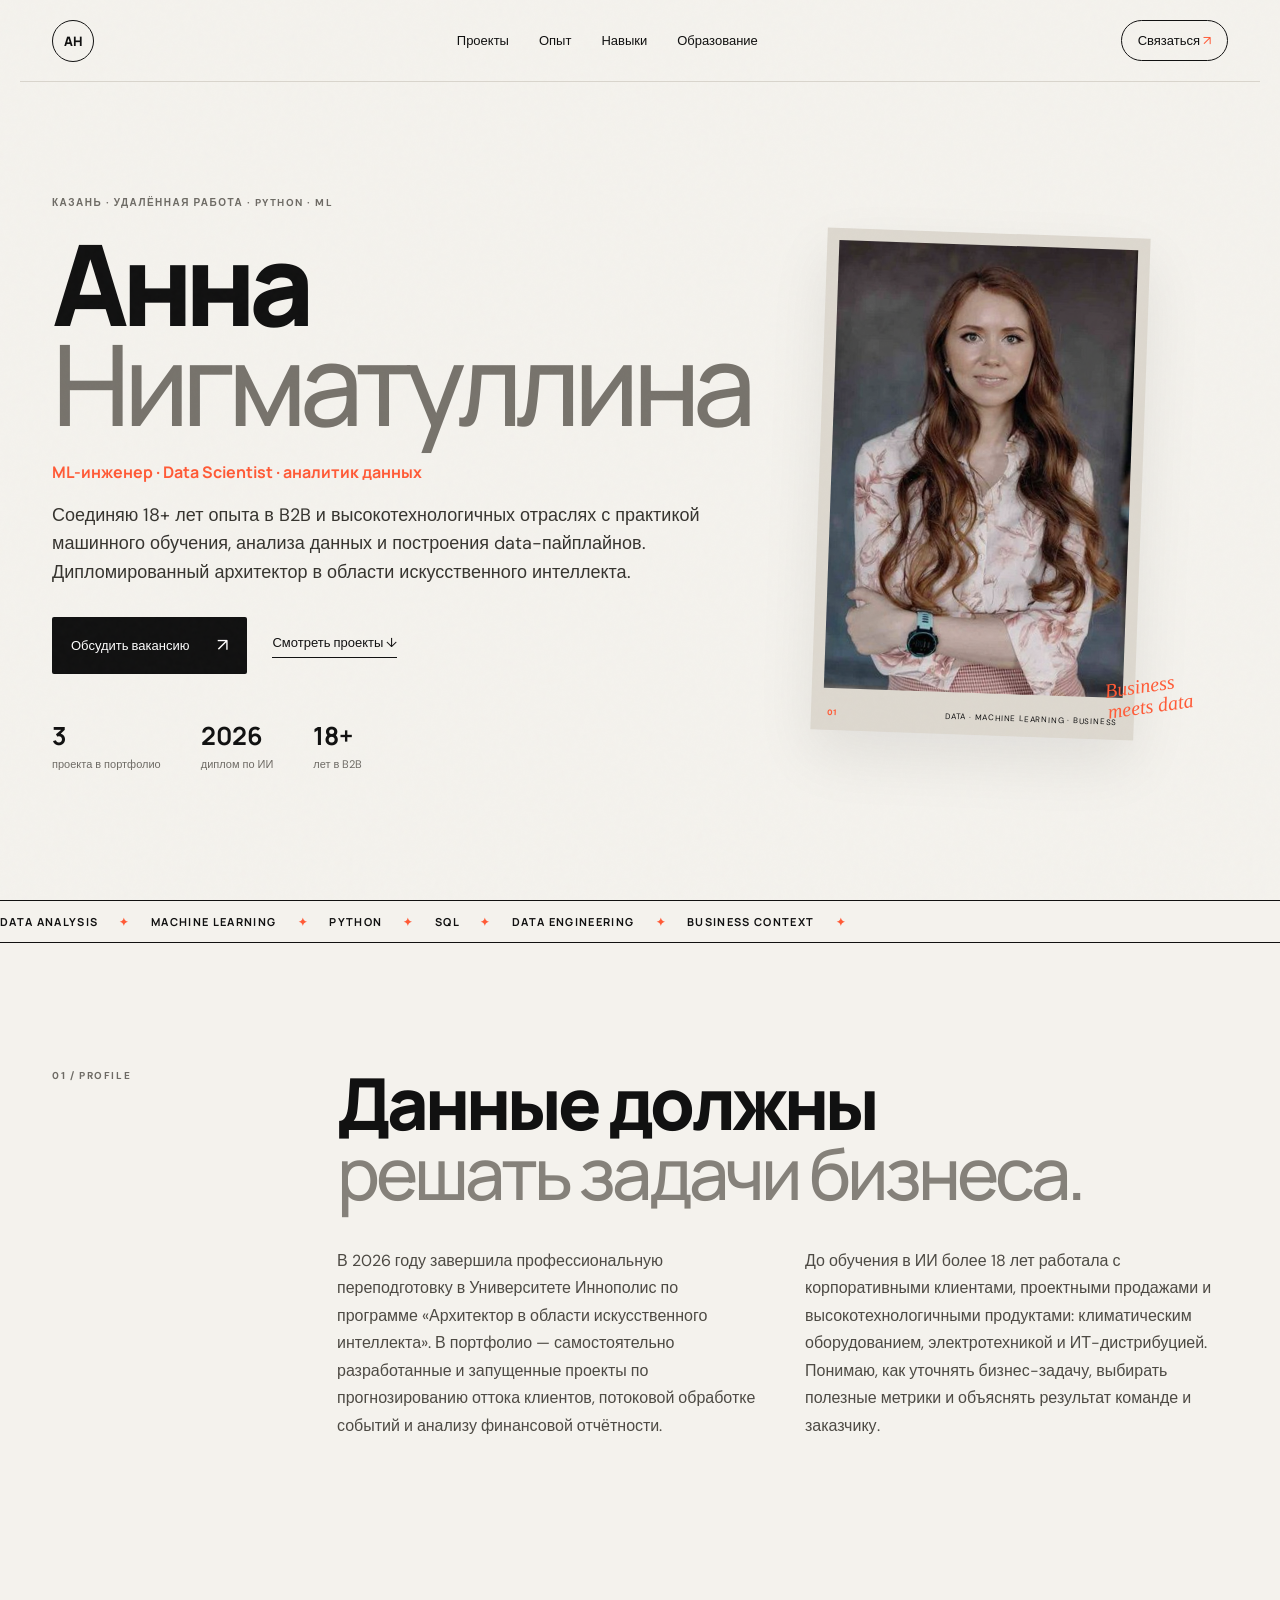
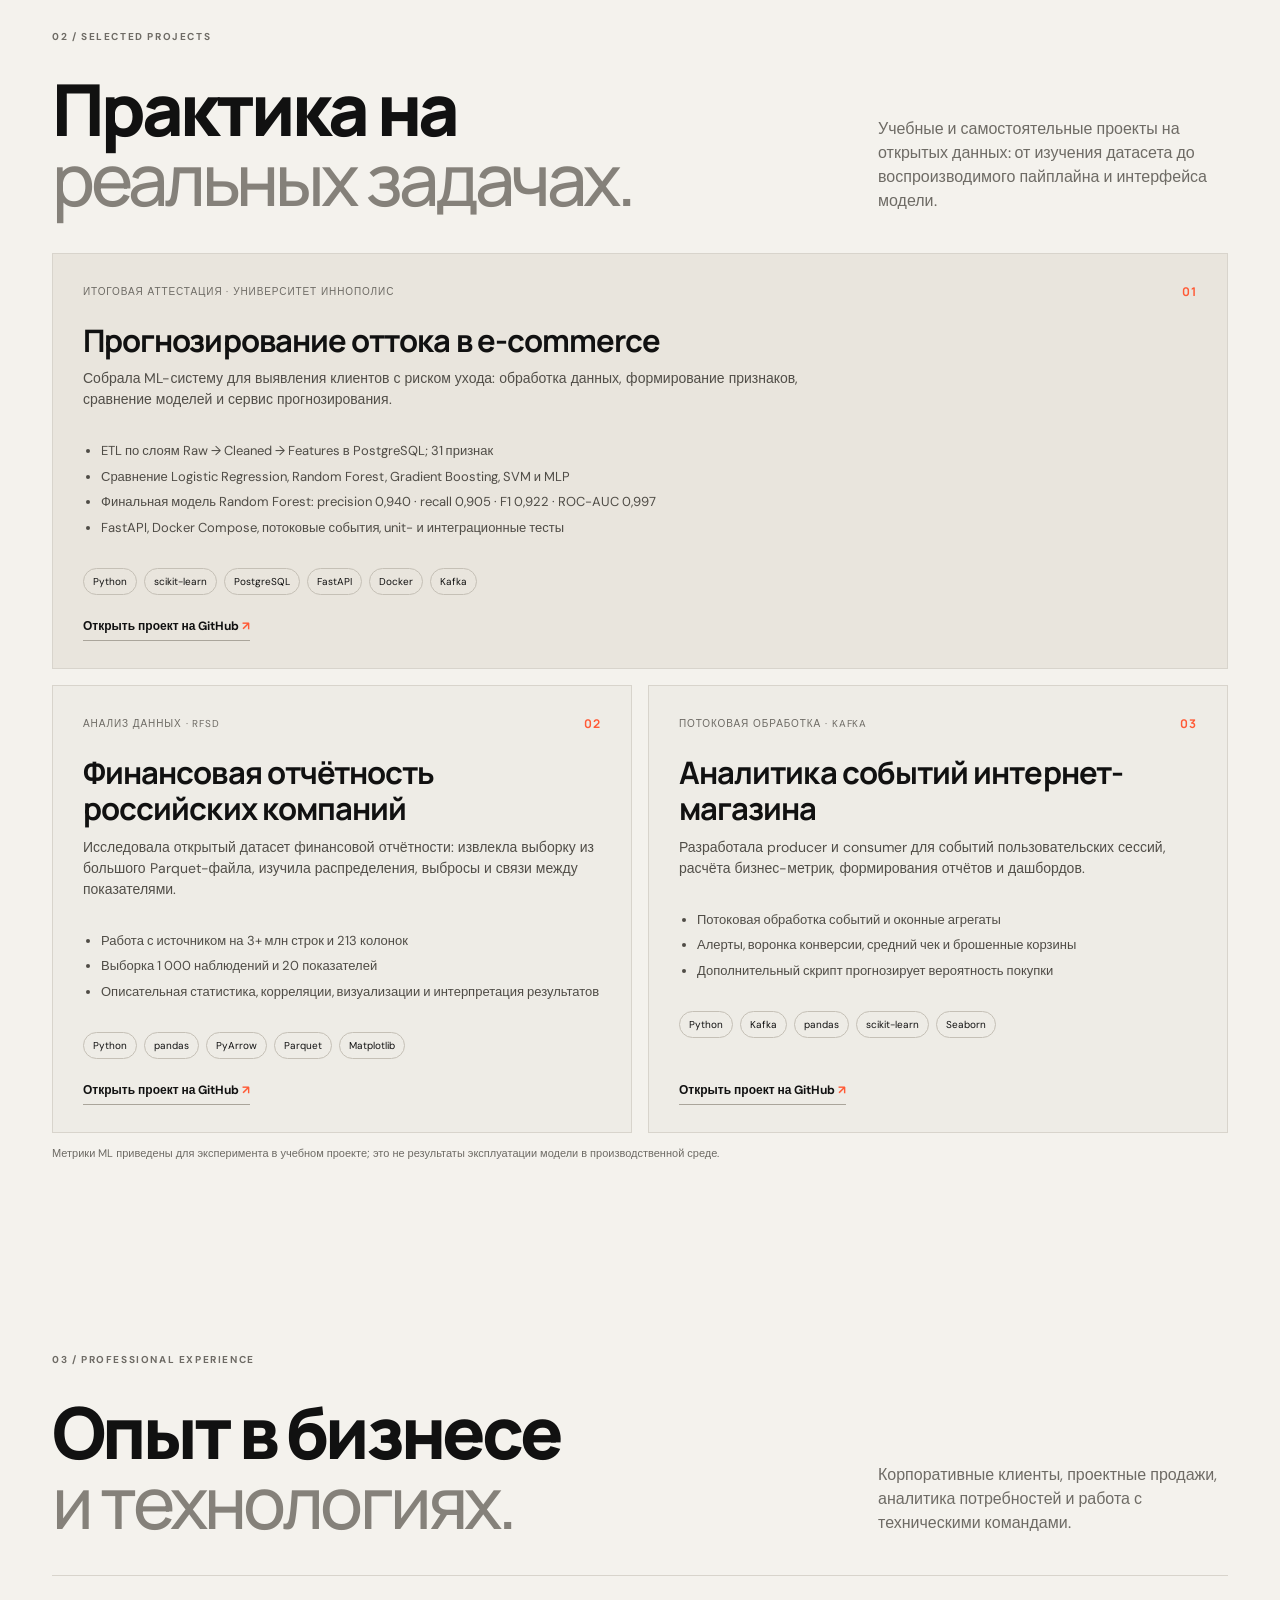
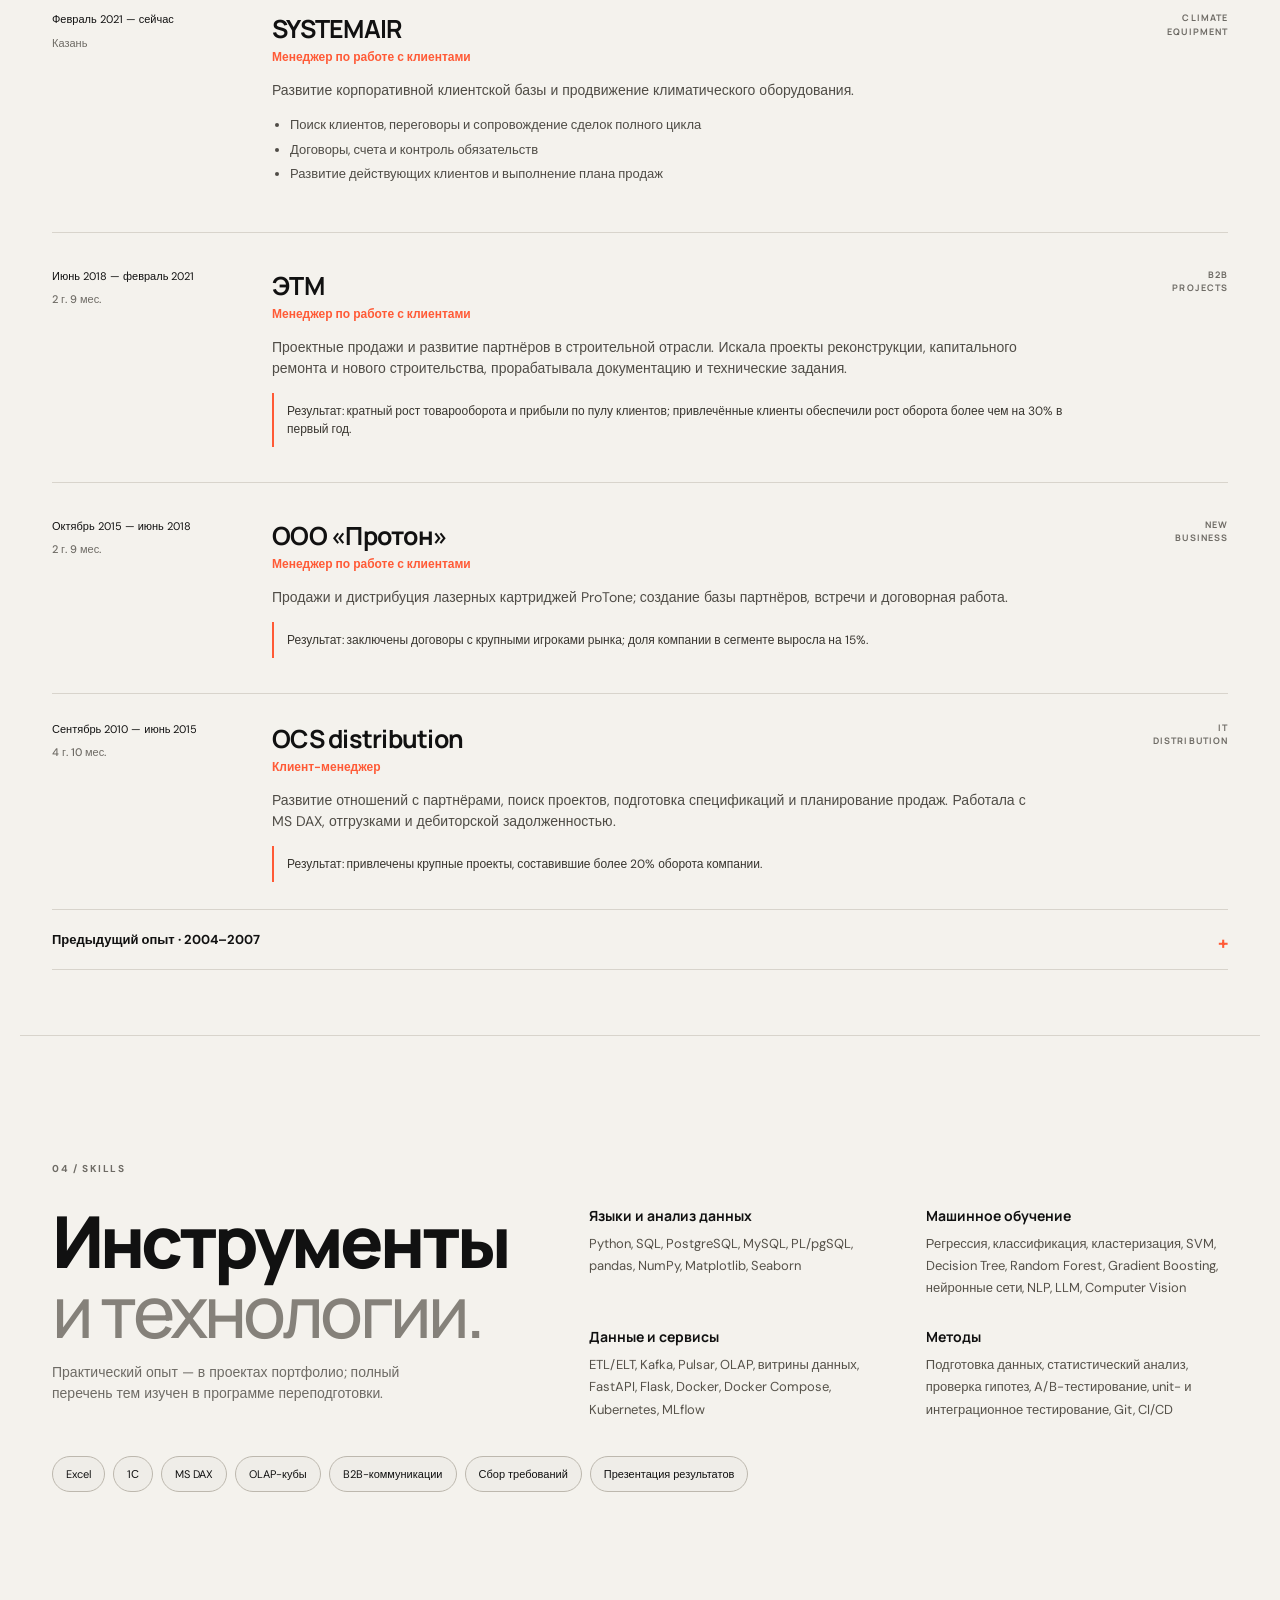
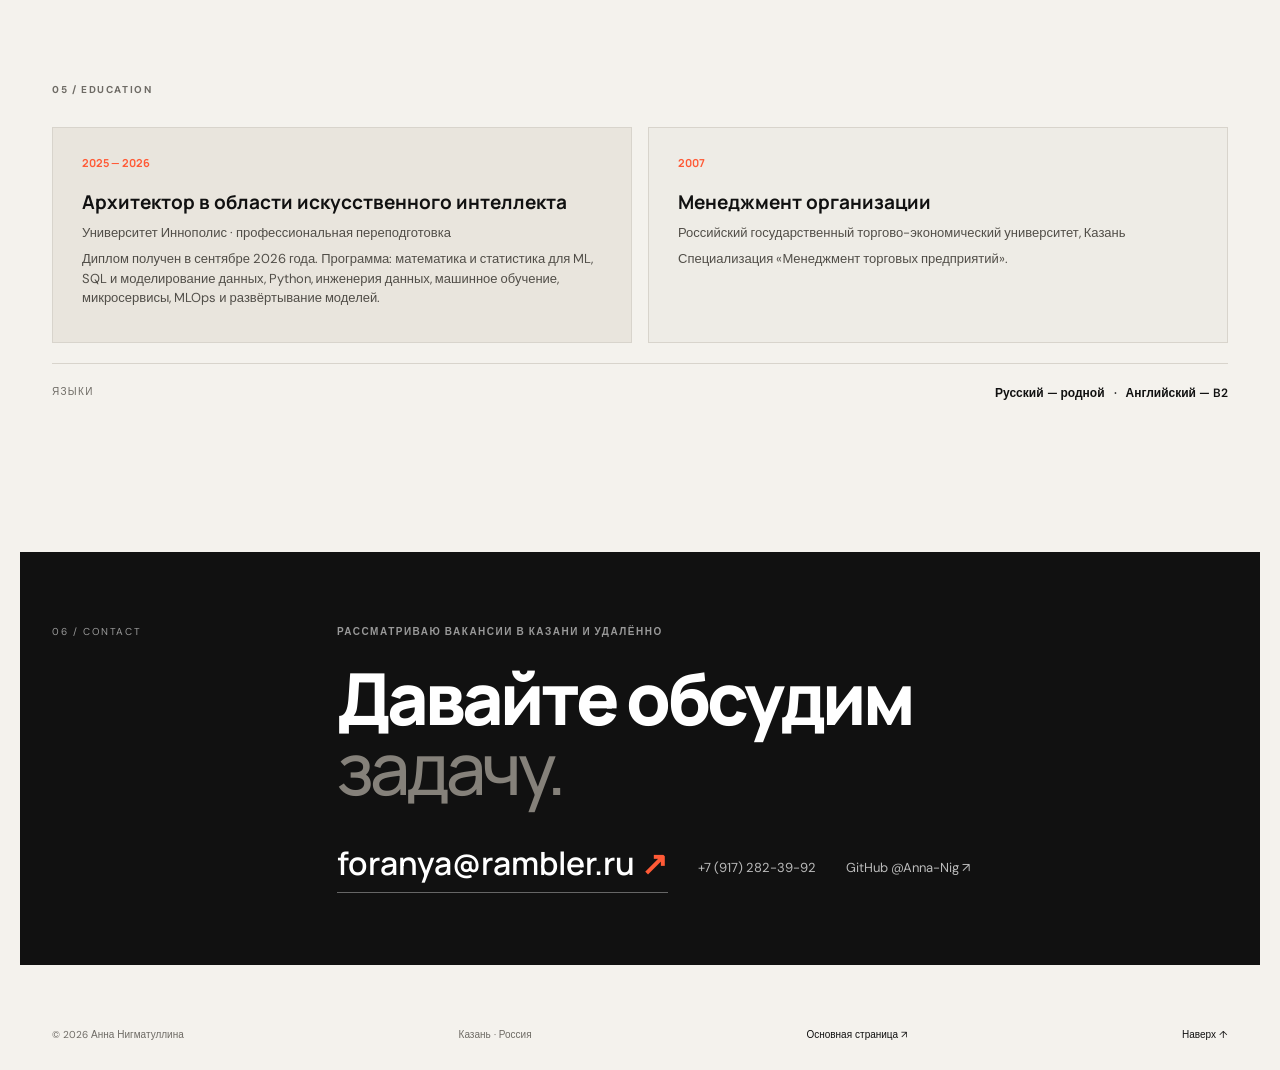
==== ml/index.html @ 733b6828 "Add ML and data science resume page" ====
<!doctype html>
<html lang="ru">
<head>
  <meta charset="utf-8">
  <meta name="viewport" content="width=device-width, initial-scale=1">
  <meta name="description" content="Анна Нигматуллина — ML-инженер, Data Scientist и аналитик данных. Обучение в Университете Иннополис, проекты Python, SQL, машинное обучение и data engineering.">
  <meta name="theme-color" content="#111111">
  <title>Анна Нигматуллина — ML Engineer · Data Scientist</title>
  <link rel="preconnect" href="https://fonts.googleapis.com">
  <link rel="preconnect" href="https://fonts.gstatic.com" crossorigin>
  <link href="https://fonts.googleapis.com/css2?family=DM+Sans:wght@400;500;600;700&family=Manrope:wght@500;600;700;800&display=swap" rel="stylesheet">
  <link rel="stylesheet" href="styles.css">
</head>
<body>
  <div class="grain" aria-hidden="true"></div>
  <header class="nav wrap">
    <a class="brand" href="#top" aria-label="В начало">АН</a>
    <nav aria-label="Основная навигация">
      <a href="#projects">Проекты</a>
      <a href="#experience">Опыт</a>
      <a href="#skills">Навыки</a>
      <a href="#education">Образование</a>
    </nav>
    <a class="nav-cta" href="mailto:foranya@rambler.ru">Связаться <span>↗</span></a>
  </header>

  <main id="top">
    <section class="hero wrap">
      <div class="hero-copy">
        <p class="eyebrow">КАЗАНЬ · УДАЛЁННАЯ РАБОТА · PYTHON · ML</p>
        <h1>Анна<br><span>Нигматуллина</span></h1>
        <p class="role-line">ML-инженер · Data Scientist · аналитик данных</p>
        <p class="lead">Соединяю 18+ лет опыта в B2B и высокотехнологичных отраслях с практикой машинного обучения, анализа данных и построения data-пайплайнов. Дипломированный архитектор в области искусственного интеллекта.</p>
        <div class="hero-actions">
          <a class="button button-dark" href="mailto:foranya@rambler.ru">Обсудить вакансию <span>↗</span></a>
          <a class="text-link" href="#projects">Смотреть проекты <span>↓</span></a>
        </div>
        <div class="facts">
          <div><strong>3</strong><span>проекта в портфолио</span></div>
          <div><strong>2026</strong><span>диплом по ИИ</span></div>
          <div><strong>18+</strong><span>лет в B2B</span></div>
        </div>
      </div>
      <div class="hero-photo-wrap">
        <div class="photo-card">
          <img src="../assets/anna-nigmatullina.png" alt="Анна Нигматуллина">
          <div class="photo-label"><span>01</span> DATA · MACHINE LEARNING · BUSINESS</div>
        </div>
        <div class="scribble">Business<br>meets data</div>
      </div>
    </section>

    <section class="ticker" aria-label="Области работы"><div>DATA ANALYSIS <i>✦</i> MACHINE LEARNING <i>✦</i> PYTHON <i>✦</i> SQL <i>✦</i> DATA ENGINEERING <i>✦</i> BUSINESS CONTEXT <i>✦</i></div></section>

    <section id="about" class="section wrap two-col">
      <div class="section-index">01 / PROFILE</div>
      <div>
        <h2>Данные должны<br><em>решать задачи бизнеса.</em></h2>
        <div class="about-grid">
          <p>В 2026 году завершила профессиональную переподготовку в Университете Иннополис по программе «Архитектор в области искусственного интеллекта». В портфолио — самостоятельно разработанные и запущенные проекты по прогнозированию оттока клиентов, потоковой обработке событий и анализу финансовой отчётности.</p>
          <p>До обучения в ИИ более 18 лет работала с корпоративными клиентами, проектными продажами и высокотехнологичными продуктами: климатическим оборудованием, электротехникой и ИТ-дистрибуцией. Понимаю, как уточнять бизнес-задачу, выбирать полезные метрики и объяснять результат команде и заказчику.</p>
        </div>
      </div>
    </section>

    <section id="projects" class="section wrap projects-section">
      <div class="section-index">02 / SELECTED PROJECTS</div>
      <div class="experience-head">
        <h2>Практика на<br><em>реальных задачах.</em></h2>
        <p>Учебные и самостоятельные проекты на открытых данных: от изучения датасета до воспроизводимого пайплайна и интерфейса модели.</p>
      </div>
      <div class="project-grid">
        <article class="project-card featured">
          <div class="project-top"><span>Итоговая аттестация · Университет Иннополис</span><span class="project-no">01</span></div>
          <h3>Прогнозирование оттока в e-commerce</h3>
          <p>Собрала ML-систему для выявления клиентов с риском ухода: обработка данных, формирование признаков, сравнение моделей и сервис прогнозирования.</p>
          <ul>
            <li>ETL по слоям Raw → Cleaned → Features в PostgreSQL; 31 признак</li>
            <li>Сравнение Logistic Regression, Random Forest, Gradient Boosting, SVM и MLP</li>
            <li>Финальная модель Random Forest: precision 0,940 · recall 0,905 · F1 0,922 · ROC-AUC 0,997</li>
            <li>FastAPI, Docker Compose, потоковые события, unit- и интеграционные тесты</li>
          </ul>
          <div class="project-tags"><span>Python</span><span>scikit-learn</span><span>PostgreSQL</span><span>FastAPI</span><span>Docker</span><span>Kafka</span></div>
          <a class="project-link" href="https://github.com/Anna-Nig/Customer-Churn-Prediction-ML--" target="_blank" rel="noreferrer">Открыть проект на GitHub <span>↗</span></a>
        </article>

        <article class="project-card">
          <div class="project-top"><span>Анализ данных · RFSD</span><span class="project-no">02</span></div>
          <h3>Финансовая отчётность российских компаний</h3>
          <p>Исследовала открытый датасет финансовой отчётности: извлекла выборку из большого Parquet-файла, изучила распределения, выбросы и связи между показателями.</p>
          <ul>
            <li>Работа с источником на 3+ млн строк и 213 колонок</li>
            <li>Выборка 1 000 наблюдений и 20 показателей</li>
            <li>Описательная статистика, корреляции, визуализации и интерпретация результатов</li>
          </ul>
          <div class="project-tags"><span>Python</span><span>pandas</span><span>PyArrow</span><span>Parquet</span><span>Matplotlib</span></div>
          <a class="project-link" href="https://github.com/Anna-Nig/rfsd-analysis" target="_blank" rel="noreferrer">Открыть проект на GitHub <span>↗</span></a>
        </article>

        <article class="project-card">
          <div class="project-top"><span>Потоковая обработка · Kafka</span><span class="project-no">03</span></div>
          <h3>Аналитика событий интернет-магазина</h3>
          <p>Разработала producer и consumer для событий пользовательских сессий, расчёта бизнес-метрик, формирования отчётов и дашбордов.</p>
          <ul>
            <li>Потоковая обработка событий и оконные агрегаты</li>
            <li>Алерты, воронка конверсии, средний чек и брошенные корзины</li>
            <li>Дополнительный скрипт прогнозирует вероятность покупки</li>
          </ul>
          <div class="project-tags"><span>Python</span><span>Kafka</span><span>pandas</span><span>scikit-learn</span><span>Seaborn</span></div>
          <a class="project-link" href="https://github.com/Anna-Nig/Kafka" target="_blank" rel="noreferrer">Открыть проект на GitHub <span>↗</span></a>
        </article>
      </div>
      <p class="project-note">Метрики ML приведены для эксперимента в учебном проекте; это не результаты эксплуатации модели в производственной среде.</p>
    </section>

    <section id="experience" class="section wrap">
      <div class="section-index">03 / PROFESSIONAL EXPERIENCE</div>
      <div class="experience-head">
        <h2>Опыт в бизнесе<br><em>и технологиях.</em></h2>
        <p>Корпоративные клиенты, проектные продажи, аналитика потребностей и работа с техническими командами.</p>
      </div>
      <div class="timeline">
        <article class="job current">
          <div class="job-meta"><span>Февраль 2021 — сейчас</span><b>Казань</b></div>
          <div class="job-main">
            <h3>SYSTEMAIR</h3><p class="role">Менеджер по работе с клиентами</p>
            <p>Развитие корпоративной клиентской базы и продвижение климатического оборудования.</p>
            <ul><li>Поиск клиентов, переговоры и сопровождение сделок полного цикла</li><li>Договоры, счета и контроль обязательств</li><li>Развитие действующих клиентов и выполнение плана продаж</li></ul>
          </div>
          <div class="job-tag">CLIMATE<br>EQUIPMENT</div>
        </article>
        <article class="job">
          <div class="job-meta"><span>Июнь 2018 — февраль 2021</span><b>2 г. 9 мес.</b></div>
          <div class="job-main">
            <h3>ЭТМ</h3><p class="role">Менеджер по работе с клиентами</p>
            <p>Проектные продажи и развитие партнёров в строительной отрасли. Искала проекты реконструкции, капитального ремонта и нового строительства, прорабатывала документацию и технические задания.</p>
            <div class="result">Результат: кратный рост товарооборота и прибыли по пулу клиентов; привлечённые клиенты обеспечили рост оборота более чем на 30% в первый год.</div>
          </div>
          <div class="job-tag">B2B<br>PROJECTS</div>
        </article>
        <article class="job">
          <div class="job-meta"><span>Октябрь 2015 — июнь 2018</span><b>2 г. 9 мес.</b></div>
          <div class="job-main">
            <h3>ООО «Протон»</h3><p class="role">Менеджер по работе с клиентами</p>
            <p>Продажи и дистрибуция лазерных картриджей ProTone; создание базы партнёров, встречи и договорная работа.</p>
            <div class="result">Результат: заключены договоры с крупными игроками рынка; доля компании в сегменте выросла на 15%.</div>
          </div>
          <div class="job-tag">NEW<br>BUSINESS</div>
        </article>
        <article class="job compact">
          <div class="job-meta"><span>Сентябрь 2010 — июнь 2015</span><b>4 г. 10 мес.</b></div>
          <div class="job-main"><h3>OCS distribution</h3><p class="role">Клиент-менеджер</p><p>Развитие отношений с партнёрами, поиск проектов, подготовка спецификаций и планирование продаж. Работала с MS DAX, отгрузками и дебиторской задолженностью.</p><div class="result">Результат: привлечены крупные проекты, составившие более 20% оборота компании.</div></div>
          <div class="job-tag">IT<br>DISTRIBUTION</div>
        </article>
        <details class="earlier">
          <summary>Предыдущий опыт · 2004–2007</summary>
          <div class="earlier-content">
            <p><strong>ООО «Электротехника»</strong> · Менеджер по работе с клиентами · 2006–2007</p>
            <p><strong>ТД «Русьимпорт-Казань»</strong> · Продавец-консультант · 2004–2006</p>
          </div>
        </details>
      </div>
    </section>

    <section id="skills" class="section wrap skills-section">
      <div class="section-index">04 / SKILLS</div>
      <div class="skills-layout">
        <div>
          <h2>Инструменты<br><em>и технологии.</em></h2>
          <p class="muted">Практический опыт — в проектах портфолио; полный перечень тем изучен в программе переподготовки.</p>
        </div>
        <div class="skill-groups">
          <div><h3>Языки и анализ данных</h3><p>Python, SQL, PostgreSQL, MySQL, PL/pgSQL, pandas, NumPy, Matplotlib, Seaborn</p></div>
          <div><h3>Машинное обучение</h3><p>Регрессия, классификация, кластеризация, SVM, Decision Tree, Random Forest, Gradient Boosting, нейронные сети, NLP, LLM, Computer Vision</p></div>
          <div><h3>Данные и сервисы</h3><p>ETL/ELT, Kafka, Pulsar, OLAP, витрины данных, FastAPI, Flask, Docker, Docker Compose, Kubernetes, MLflow</p></div>
          <div><h3>Методы</h3><p>Подготовка данных, статистический анализ, проверка гипотез, A/B-тестирование, unit- и интеграционное тестирование, Git, CI/CD</p></div>
        </div>
      </div>
      <div class="skill-cloud"><span>Excel</span><span>1С</span><span>MS DAX</span><span>OLAP-кубы</span><span>B2B-коммуникации</span><span>Сбор требований</span><span>Презентация результатов</span></div>
    </section>

    <section id="education" class="section wrap education-section">
      <div class="section-index">05 / EDUCATION</div>
      <div class="education-grid">
        <article class="education-card primary">
          <span class="year">2025 — 2026</span>
          <h3>Архитектор в области искусственного интеллекта</h3>
          <p>Университет Иннополис · профессиональная переподготовка</p>
          <p>Диплом получен в сентябре 2026 года. Программа: математика и статистика для ML, SQL и моделирование данных, Python, инженерия данных, машинное обучение, микросервисы, MLOps и развёртывание моделей.</p>
        </article>
        <article class="education-card">
          <span class="year">2007</span>
          <h3>Менеджмент организации</h3>
          <p>Российский государственный торгово-экономический университет, Казань</p>
          <p>Специализация «Менеджмент торговых предприятий».</p>
        </article>
      </div>
      <div class="language"><span>ЯЗЫКИ</span><strong>Русский — родной&nbsp;&nbsp; · &nbsp;&nbsp;Английский — B2</strong></div>
    </section>

    <section id="contact" class="contact wrap">
      <div class="contact-note">06 / CONTACT</div>
      <div>
        <p class="eyebrow">РАССМАТРИВАЮ ВАКАНСИИ В КАЗАНИ И УДАЛЁННО</p>
        <h2>Давайте обсудим<br><em>задачу.</em></h2>
        <div class="contact-row">
          <a class="contact-mail" href="mailto:foranya@rambler.ru">foranya@rambler.ru <span>↗</span></a>
          <a class="contact-phone" href="tel:+79172823992">+7 (917) 282-39-92</a>
          <a class="contact-github" href="https://github.com/Anna-Nig" target="_blank" rel="noreferrer">GitHub @Anna-Nig ↗</a>
        </div>
      </div>
    </section>
  </main>

  <footer class="wrap footer"><span>© 2026 Анна Нигматуллина</span><span>Казань · Россия</span><a href="../">Основная страница ↗</a><a href="#top">Наверх ↑</a></footer>
  <script src="script.js"></script>
</body>
</html>
---- ml/styles.css ----
:root{--bg:#f4f2ed;--ink:#111;--muted:#6e6b65;--line:#d8d4cc;--accent:#ff5a36;--card:#e9e5dd;--max:1240px}
*{box-sizing:border-box}html{scroll-behavior:smooth;scroll-padding-top:24px}body{margin:0;background:var(--bg);color:var(--ink);font-family:'DM Sans',Arial,sans-serif;line-height:1.5}.grain{position:fixed;inset:0;pointer-events:none;z-index:5;opacity:.025;background-image:url("data:image/svg+xml,%3Csvg viewBox='0 0 180 180' xmlns='http://www.w3.org/2000/svg'%3E%3Cfilter id='n'%3E%3CfeTurbulence type='fractalNoise' baseFrequency='.8' numOctaves='3' stitchTiles='stitch'/%3E%3C/filter%3E%3Crect width='100%25' height='100%25' filter='url(%23n)' opacity='.8'/%3E%3C/svg%3E")}.wrap{max-width:var(--max);margin:auto;padding-left:32px;padding-right:32px}.nav{height:82px;display:flex;align-items:center;justify-content:space-between;border-bottom:1px solid var(--line);position:relative;z-index:6}.brand{font:800 17px Manrope,sans-serif;text-decoration:none;color:var(--ink);border:1.5px solid var(--ink);width:42px;height:42px;display:grid;place-items:center;border-radius:50%}.nav nav{display:flex;gap:30px}.nav a{color:var(--ink);text-decoration:none;font-size:13px}.nav-cta{padding:10px 16px;border:1px solid var(--ink);border-radius:999px}.nav-cta span{color:var(--accent)}.hero{min-height:calc(100vh - 82px);display:grid;grid-template-columns:1.15fr .85fr;gap:70px;align-items:center;padding-top:76px;padding-bottom:90px}.eyebrow{font-size:10px;letter-spacing:.15em;font-weight:700;color:var(--muted);margin:0 0 24px}.hero h1{font:800 clamp(62px,8.8vw,122px)/.88 Manrope,sans-serif;letter-spacing:-.065em;margin:0 0 28px}.hero h1 span{font-weight:500;color:#77736c}.role-line{font:700 16px Manrope,sans-serif;color:var(--accent);margin:0 0 14px}.lead{font-size:18px;max-width:690px;color:#36342f;line-height:1.6}.hero-actions{display:flex;align-items:center;gap:25px;margin:30px 0 44px}.button{display:inline-flex;gap:28px;align-items:center;text-decoration:none}.button-dark{background:var(--ink);color:#fff;padding:15px 19px;border-radius:2px;font-size:13px}.button-dark span{font-size:18px}.text-link{color:var(--ink);text-decoration:none;font-size:13px;border-bottom:1px solid var(--ink);padding-bottom:4px}.facts{display:flex;gap:40px}.facts div{display:flex;flex-direction:column}.facts strong{font:700 25px Manrope}.facts span{font-size:11px;color:var(--muted);margin-top:3px}.hero-photo-wrap{position:relative;max-width:410px;justify-self:end;margin-right:25px}.photo-card{background:#ddd8cf;padding:12px 12px 42px;transform:rotate(2deg);box-shadow:0 25px 60px #00000014}.photo-card img{width:100%;display:block;aspect-ratio:333/500;object-fit:cover;filter:saturate(.85)}.photo-label{font-size:8px;letter-spacing:.1em;position:absolute;bottom:12px;left:16px;right:16px;display:flex;justify-content:space-between}.photo-label span{color:var(--accent);font-weight:800}.scribble{position:absolute;right:-50px;bottom:18px;font:italic 20px/1.05 cursive;transform:rotate(-8deg);color:var(--accent)}.ticker{overflow:hidden;border-top:1px solid var(--ink);border-bottom:1px solid var(--ink);padding:13px 0;white-space:nowrap;font:700 11px Manrope;letter-spacing:.12em}.ticker div{display:inline-block;animation:scroll 28s linear infinite}.ticker i{font-style:normal;color:var(--accent);padding:0 18px}@keyframes scroll{to{transform:translateX(-50%)}}.section{padding-top:125px;padding-bottom:65px}.section-index{font-size:10px;letter-spacing:.16em;color:var(--muted);font-weight:700;margin-bottom:30px}.two-col{display:grid;grid-template-columns:220px 1fr;gap:65px}.section h2,.contact h2{font:800 clamp(44px,5.6vw,72px)/.98 Manrope,sans-serif;letter-spacing:-.055em;margin:0 0 38px}.section h2 em,.contact h2 em{font-style:normal;color:#85817a;font-weight:500}.about-grid{display:grid;grid-template-columns:1fr 1fr;gap:45px;max-width:900px}.about-grid p{font-size:16px;color:#4d4a44;line-height:1.72;margin:0}.experience-head{display:flex;align-items:end;justify-content:space-between;gap:40px}.experience-head p{max-width:350px;color:var(--muted);margin-bottom:40px}.project-grid{display:grid;grid-template-columns:1fr 1fr;gap:16px}.project-card{background:#eeece6;padding:29px 30px 27px;border:1px solid var(--line);display:flex;flex-direction:column}.project-card.featured{grid-column:1/-1;background:var(--card)}.project-top{display:flex;justify-content:space-between;align-items:center;font-size:10px;letter-spacing:.09em;text-transform:uppercase;color:var(--muted)}.project-no{font:700 12px Manrope;color:var(--accent)}.project-card h3{font:700 clamp(22px,2.8vw,31px)/1.15 Manrope;margin:23px 0 10px;letter-spacing:-.03em}.project-card p{color:#514e48;font-size:14px;max-width:780px;margin:0 0 12px}.project-card ul{padding-left:18px;color:#4f4c46;font-size:13px}.project-card li{margin:6px 0}.project-tags{display:flex;gap:7px;flex-wrap:wrap;margin:12px 0 22px}.project-tags span{font-size:10px;padding:5px 9px;border:1px solid #c5c0b6;border-radius:99px}.project-link{margin-top:auto;color:var(--ink);font-size:12px;font-weight:700;text-decoration:none;border-bottom:1px solid #aaa59b;align-self:flex-start;padding-bottom:5px}.project-link span{color:var(--accent)}.project-note{font-size:11px;color:var(--muted);margin:12px 0 0}.timeline{border-top:1px solid var(--line)}.job{display:grid;grid-template-columns:175px 1fr 120px;gap:45px;padding:35px 0;border-bottom:1px solid var(--line)}.job-meta{display:flex;flex-direction:column;gap:7px;font-size:11px}.job-meta b{font-weight:500;color:var(--muted)}.job h3{font:700 25px Manrope;margin:0 0 2px;letter-spacing:-.03em}.role{margin:0 0 14px;color:var(--accent);font-size:12px;font-weight:700}.job-main>p:not(.role){color:#4f4c46;max-width:760px;font-size:14px}.job ul{padding-left:18px;color:#4f4c46;font-size:13px}.job li{margin:5px 0}.job-tag{font:700 9px/1.5 Manrope;letter-spacing:.12em;color:var(--muted);text-align:right}.result{border-left:2px solid var(--accent);padding:9px 0 9px 13px;margin-top:13px;font-size:12px;color:#38352f}.compact{padding-top:27px;padding-bottom:27px}.earlier{border-bottom:1px solid var(--line);font-size:13px}.earlier summary{cursor:pointer;list-style:none;padding:20px 0;font-weight:700}.earlier summary:after{content:'+';float:right;color:var(--accent);font-size:18px}.earlier[open] summary:after{content:'−'}.earlier-content{padding:0 0 10px 20px;color:#514e48}.skills-section{border-top:1px solid var(--line)}.skills-layout{display:grid;grid-template-columns:1fr 1.4fr;gap:80px}.skills-layout h2{margin-bottom:15px}.muted{color:var(--muted);max-width:360px;font-size:14px}.skill-groups{display:grid;grid-template-columns:1fr 1fr;gap:28px 35px}.skill-groups h3{font:700 14px Manrope;margin:0 0 8px}.skill-groups p{font-size:13px;color:#555149;margin:0;line-height:1.7}.skill-cloud{display:flex;flex-wrap:wrap;gap:8px;margin-top:35px}.skill-cloud span{border:1px solid #bdb8ae;padding:9px 13px;border-radius:999px;font-size:11px;background:#efede8}.education-grid{display:grid;grid-template-columns:1fr 1fr;gap:16px}.education-card{background:#eeece6;border:1px solid var(--line);padding:27px 29px}.education-card.primary{background:var(--card)}.year{display:block;color:var(--accent);font:700 11px Manrope;margin-bottom:20px}.education-card h3{font:700 19px/1.3 Manrope;margin:0 0 8px}.education-card p{font-size:13px;color:#514e48;margin:7px 0}.language{display:flex;justify-content:space-between;border-top:1px solid var(--line);padding:20px 0;margin-top:20px;font-size:12px}.language span{font-size:10px;letter-spacing:.13em;color:var(--muted)}.language strong{font-weight:600}.contact{margin-top:65px;margin-bottom:40px;padding-top:72px;padding-bottom:72px;background:var(--ink);color:#fff;display:grid;grid-template-columns:220px 1fr;gap:65px}.contact-note{color:#999;font-size:10px;letter-spacing:.16em}.contact .eyebrow{color:#999}.contact h2{margin-bottom:38px}.contact-row{display:flex;align-items:center;gap:30px;flex-wrap:wrap}.contact a{color:#fff;text-decoration:none}.contact-mail{font:600 clamp(20px,2.8vw,32px) Manrope;border-bottom:1px solid #666;padding-bottom:7px}.contact-mail span{color:var(--accent)}.contact-phone,.contact-github{font-size:13px;color:#bbb!important}.footer{display:flex;justify-content:space-between;gap:18px;flex-wrap:wrap;padding-top:22px;padding-bottom:28px;color:var(--muted);font-size:10px}.footer a{color:var(--ink);text-decoration:none}.footer a:hover{color:var(--accent)}
@media(max-width:900px){.hero{grid-template-columns:1fr;gap:48px;min-height:auto;padding-top:65px;padding-bottom:70px}.hero-photo-wrap{justify-self:start;max-width:350px}.two-col,.contact{grid-template-columns:1fr;gap:18px}.about-grid,.skills-layout{grid-template-columns:1fr;gap:25px}.experience-head{display:block}.experience-head p{margin-bottom:30px}.job{grid-template-columns:140px 1fr;gap:28px}.job-tag{display:none}.nav nav{gap:16px}.section{padding-top:95px}}
@media(max-width:600px){.wrap{padding-left:20px;padding-right:20px}.nav{height:70px}.nav nav{display:none}.hero{padding-top:48px}.hero h1{font-size:58px}.lead{font-size:16px}.facts{gap:23px;flex-wrap:wrap}.facts strong{font-size:22px}.hero-actions{flex-wrap:wrap;margin-bottom:35px}.hero-photo-wrap{max-width:min(78vw,330px)}.scribble{right:-30px}.project-grid,.education-grid,.skill-groups{grid-template-columns:1fr}.project-card.featured{grid-column:auto}.project-card{padding:23px}.section h2,.contact h2{font-size:44px}.job{grid-template-columns:1fr;gap:12px}.job-meta{flex-direction:row;justify-content:space-between}.about-grid{gap:20px}.contact{margin-left:20px;margin-right:20px;padding:38px 24px}.language{gap:15px;align-items:flex-start;flex-direction:column}.footer{justify-content:flex-start}}
@media(prefers-reduced-motion:reduce){html{scroll-behavior:auto}.ticker div{animation:none}}
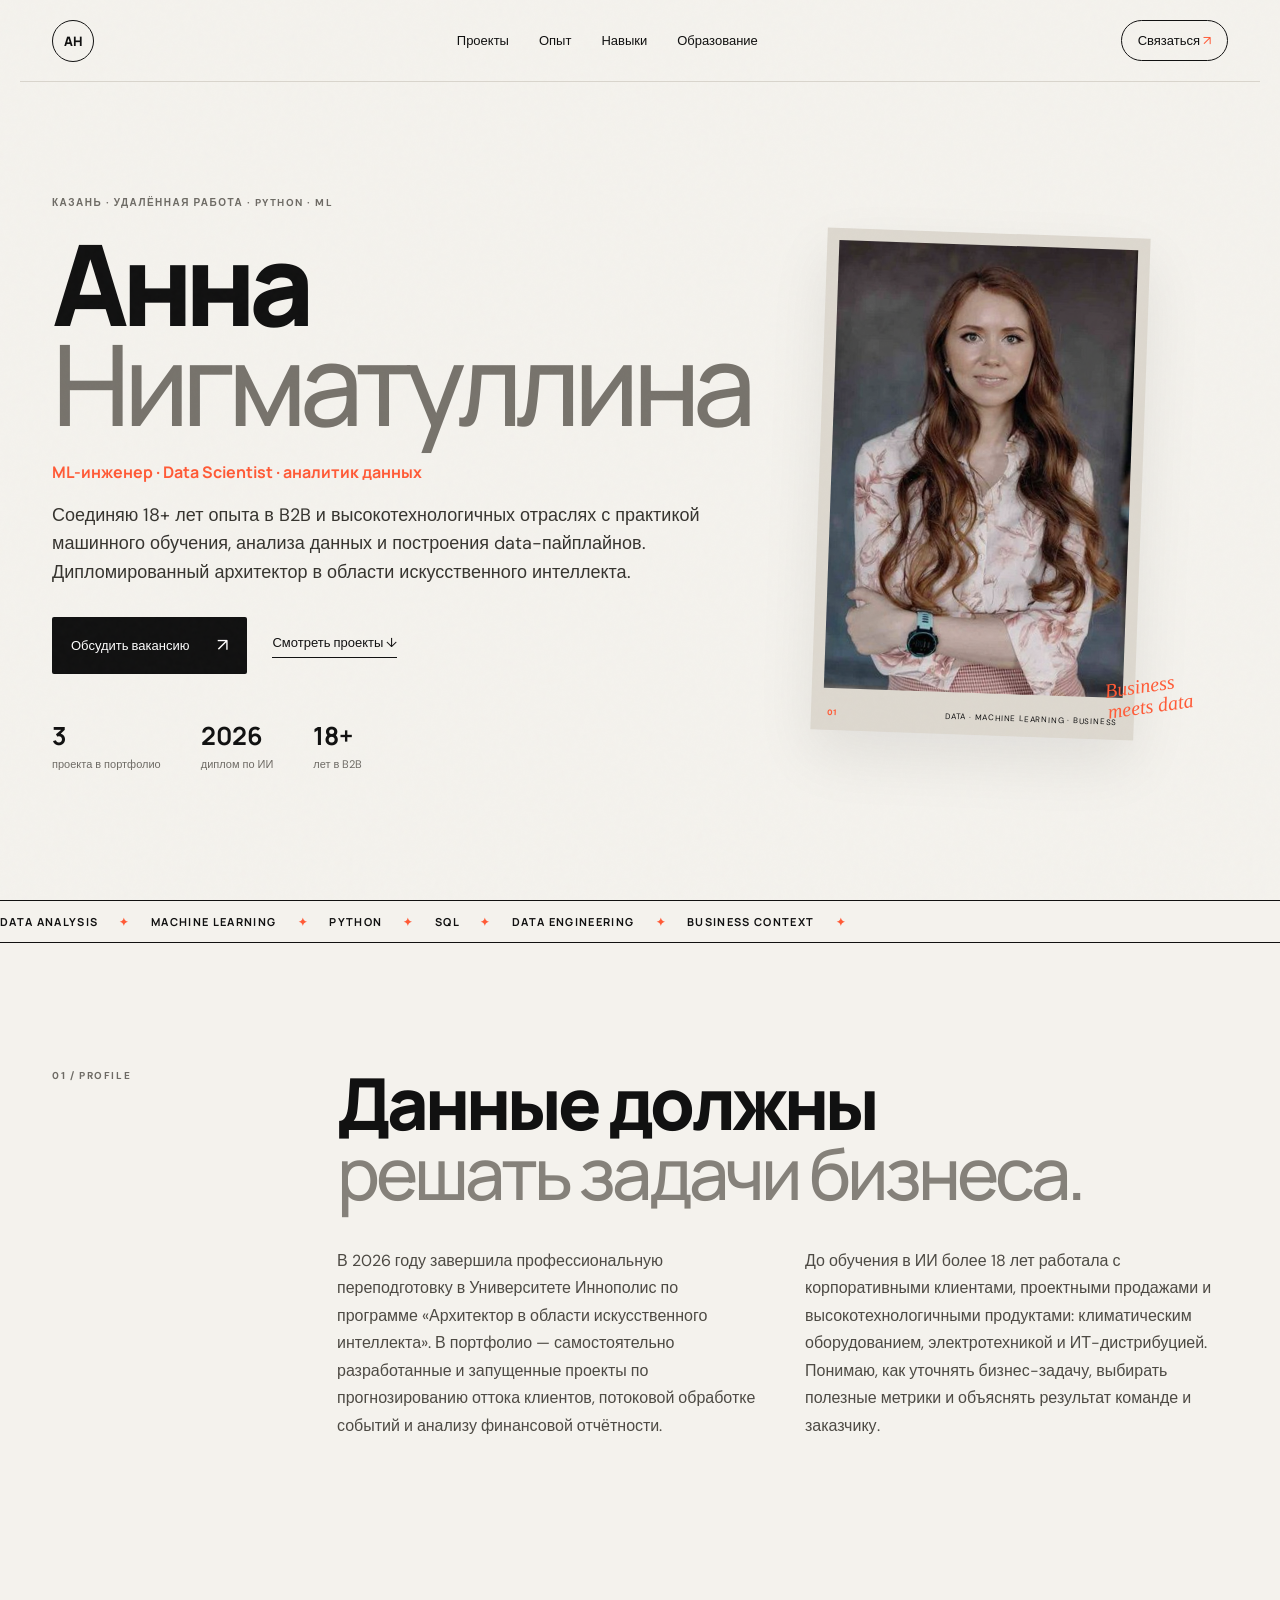
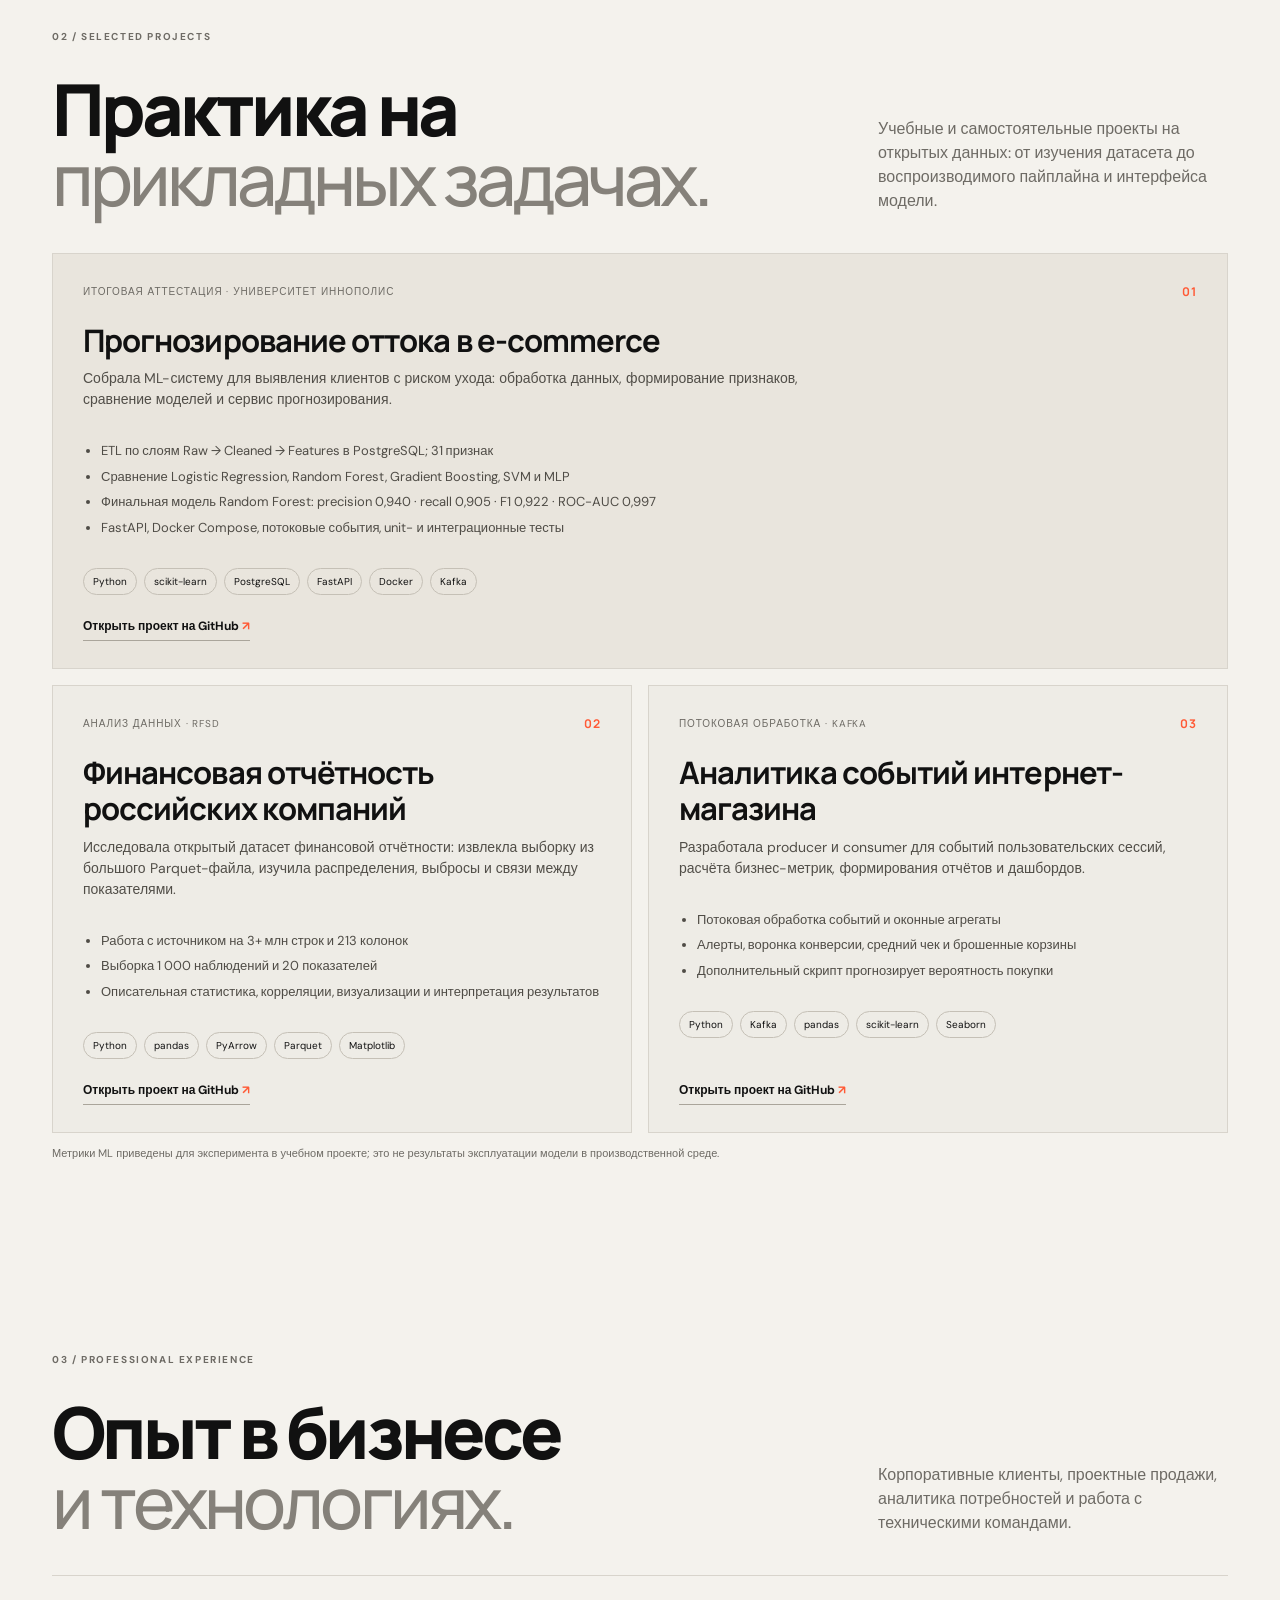
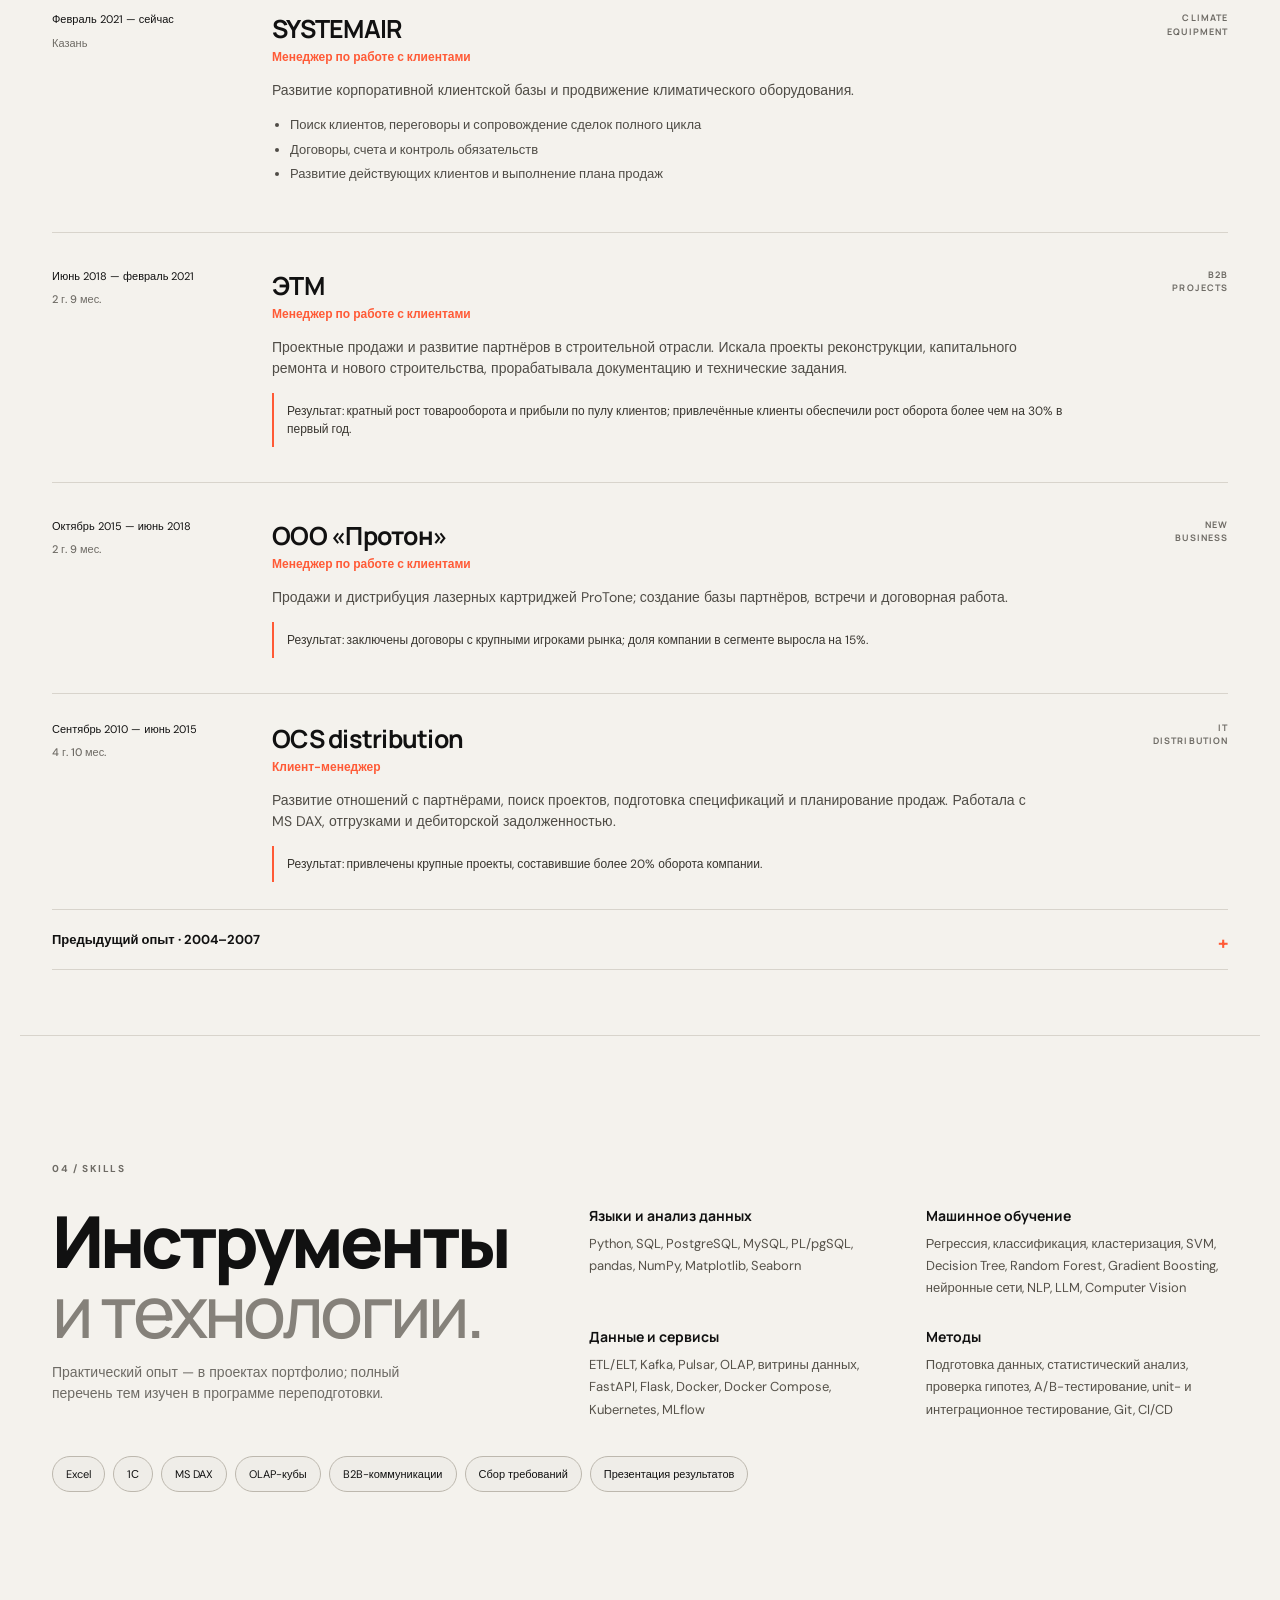
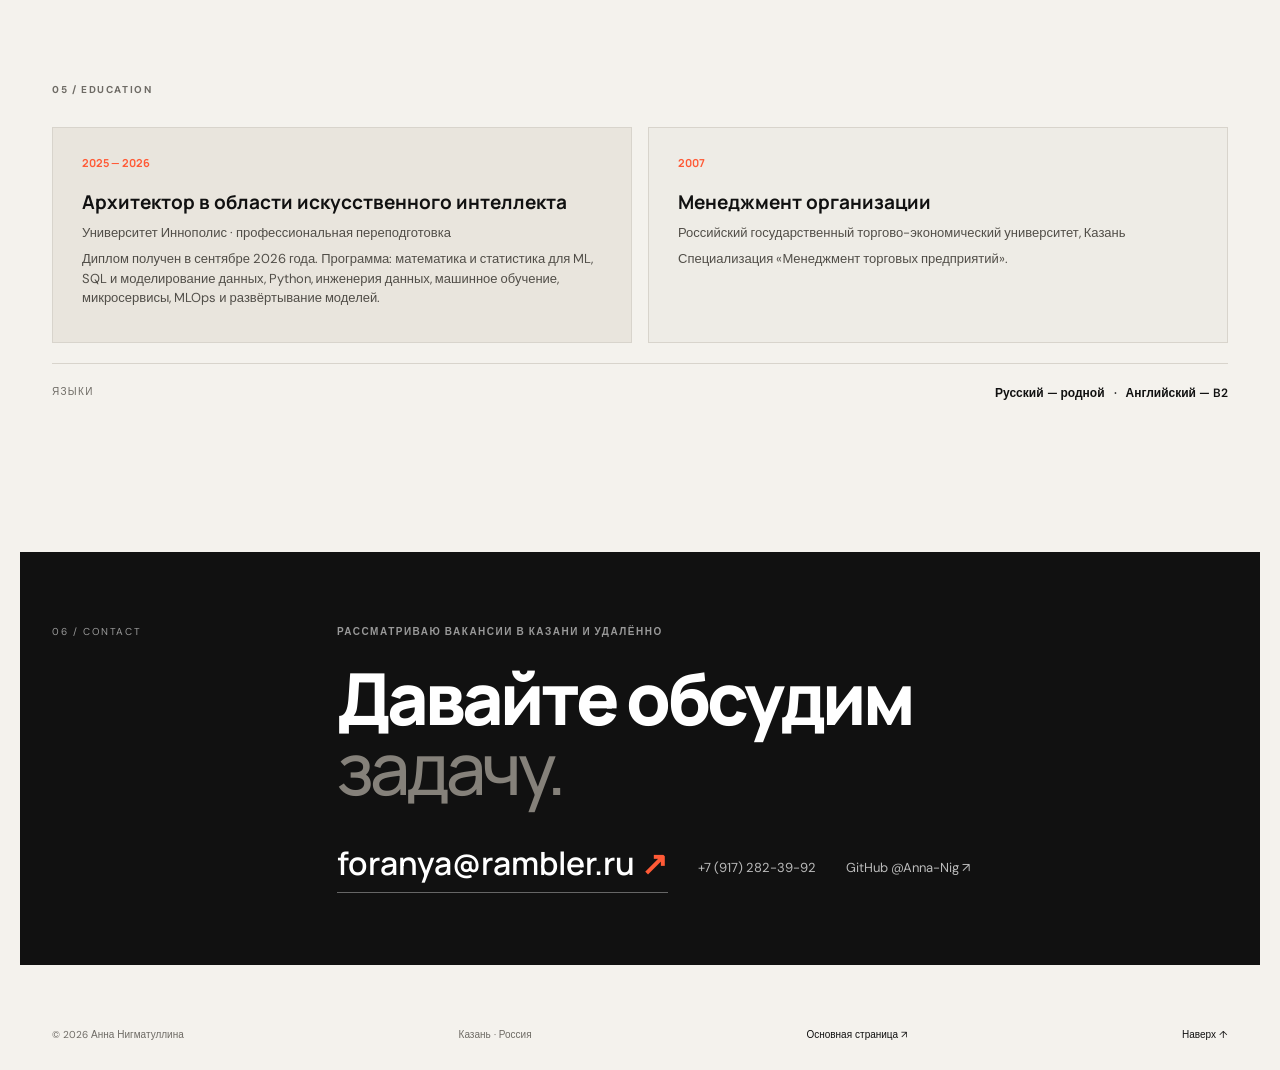
==== commit fbf67959: "Clarify portfolio project context" ====
--- a/ml/index.html
+++ b/ml/index.html
@@ -66,7 +66,7 @@
     <section id="projects" class="section wrap projects-section">
       <div class="section-index">02 / SELECTED PROJECTS</div>
       <div class="experience-head">
-        <h2>Практика на<br><em>реальных задачах.</em></h2>
+        <h2>Практика на<br><em>прикладных задачах.</em></h2>
         <p>Учебные и самостоятельные проекты на открытых данных: от изучения датасета до воспроизводимого пайплайна и интерфейса модели.</p>
       </div>
       <div class="project-grid">
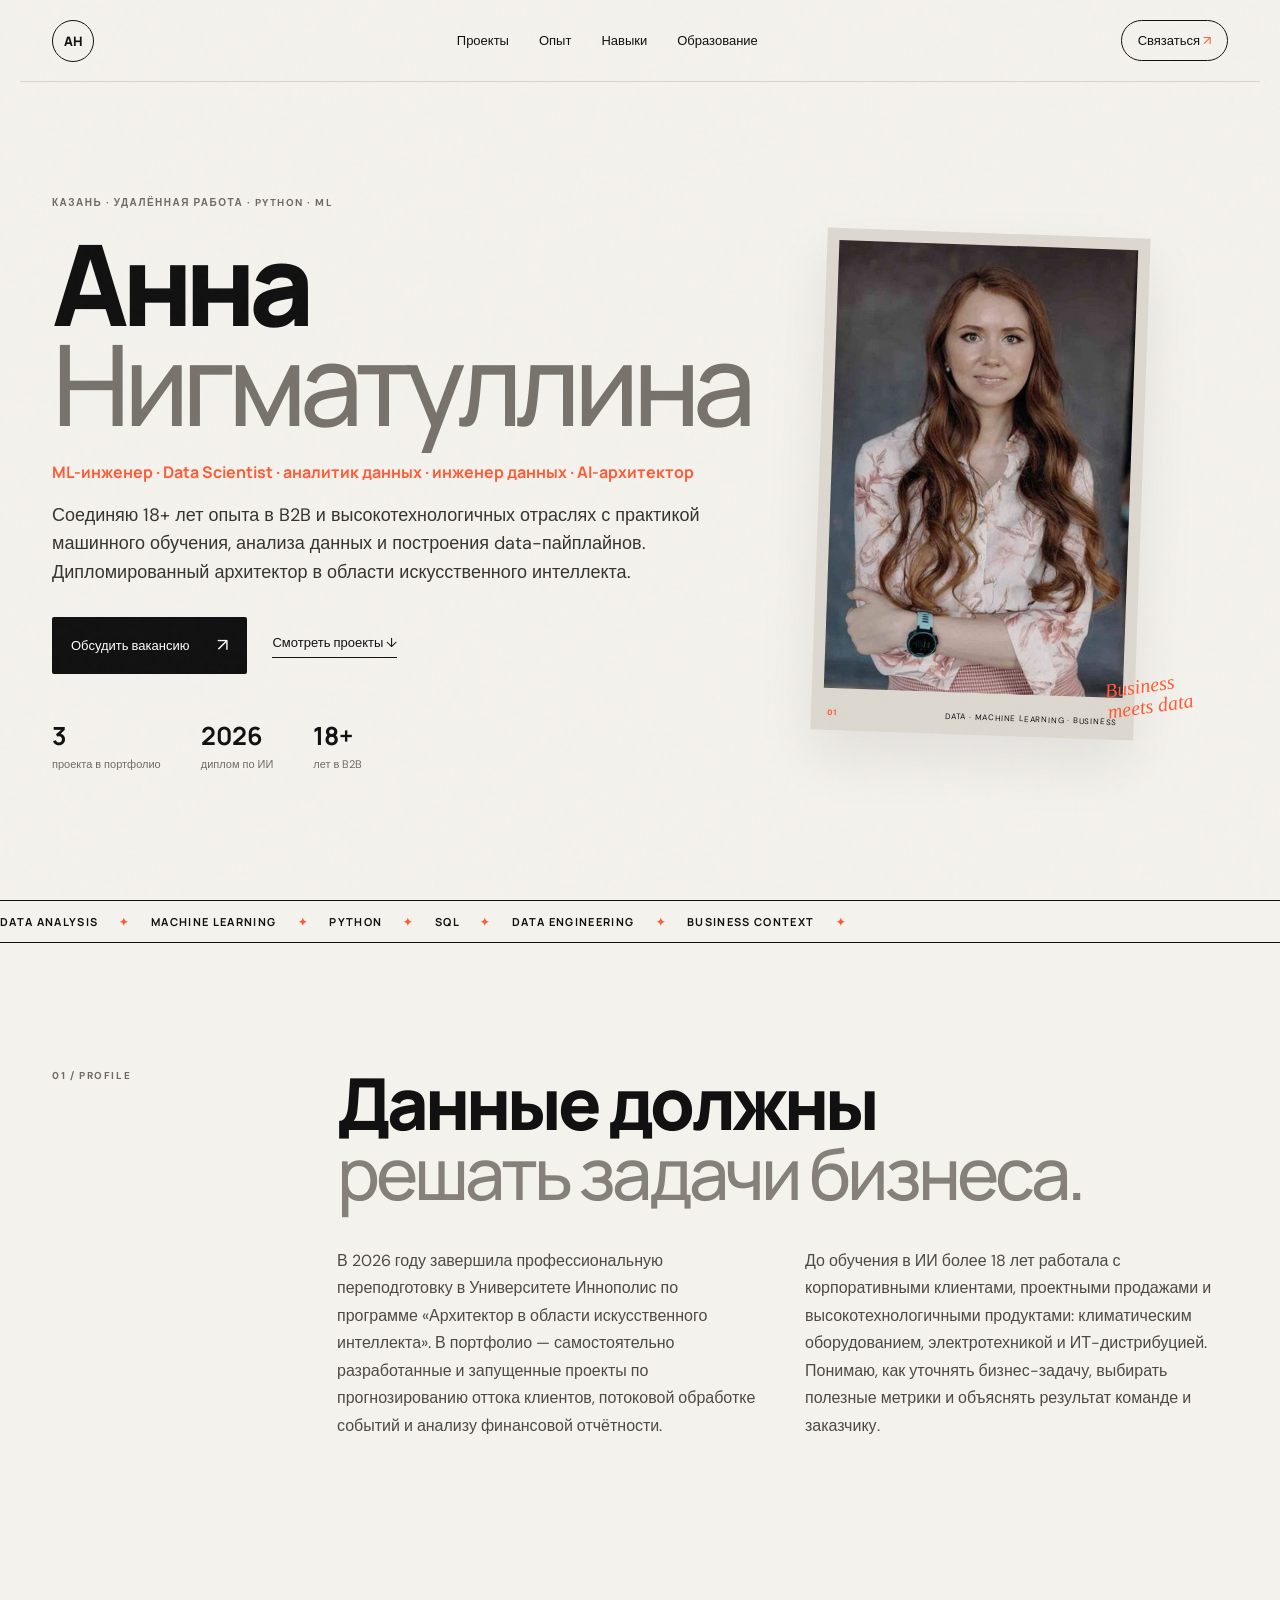
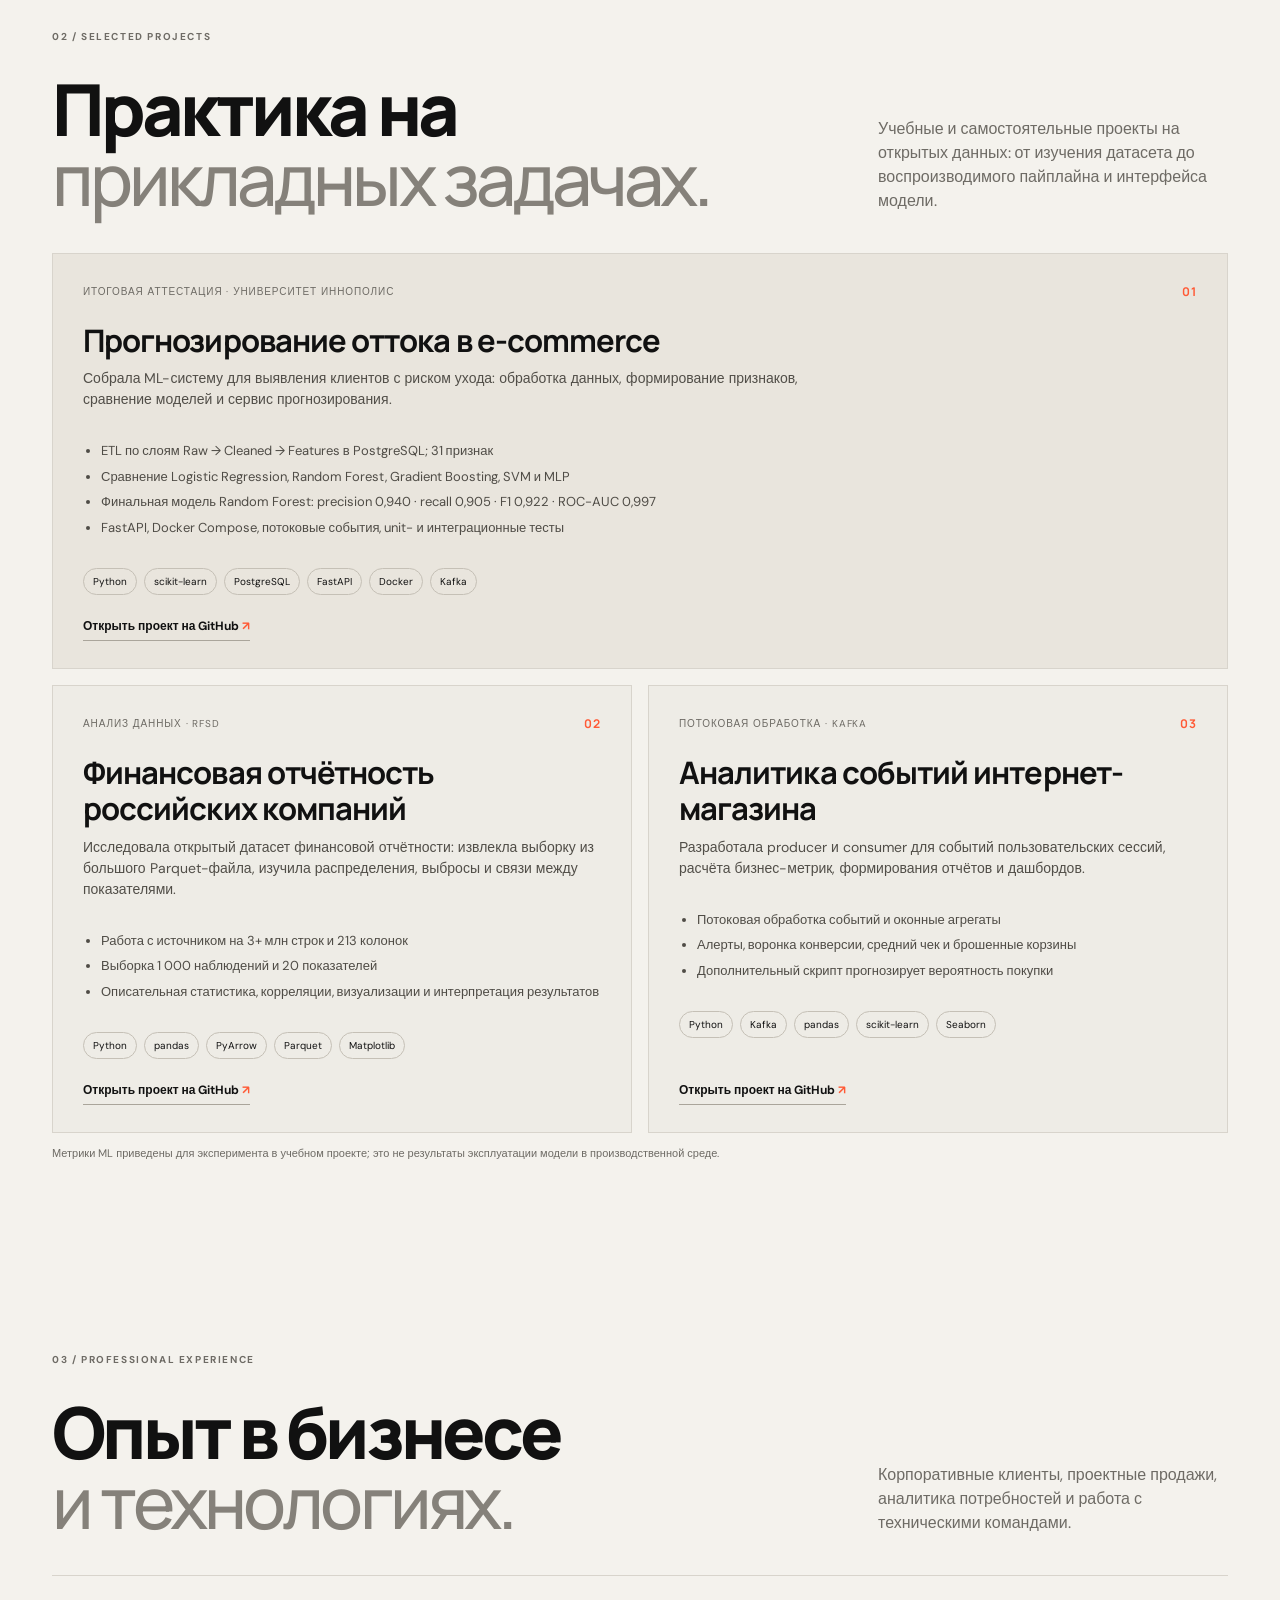
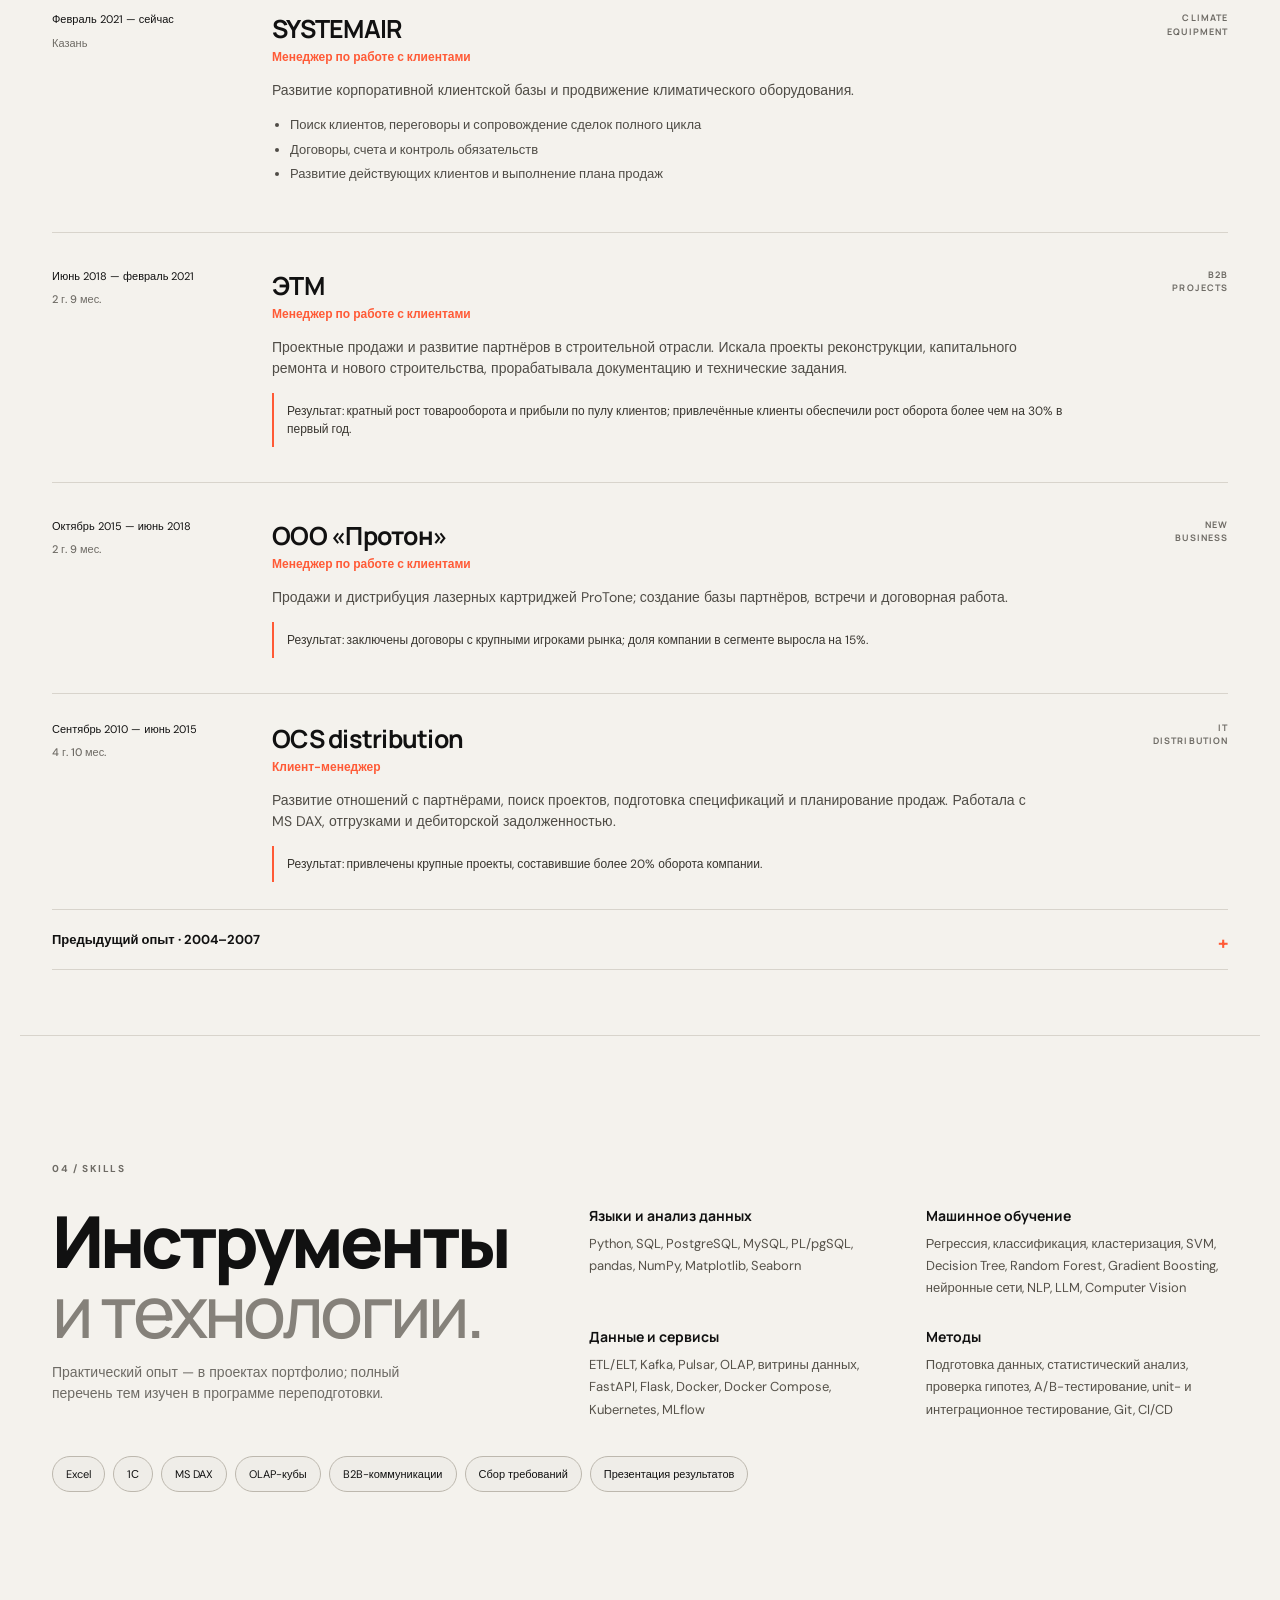
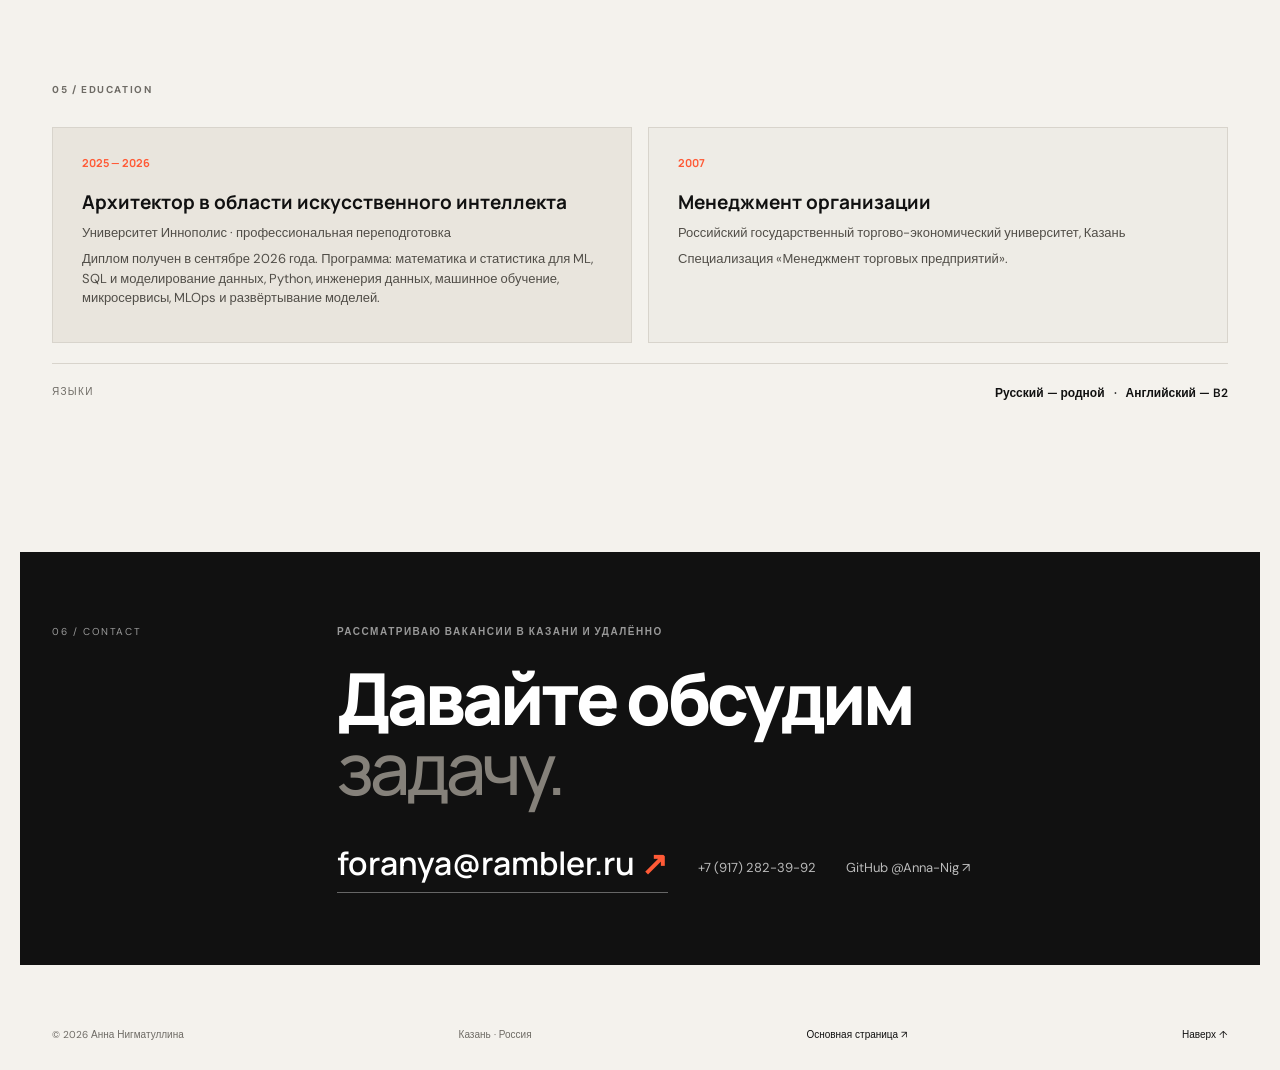
==== commit db9e2f6c: "List all target data and AI roles" ====
--- a/ml/index.html
+++ b/ml/index.html
@@ -29,7 +29,7 @@
       <div class="hero-copy">
         <p class="eyebrow">КАЗАНЬ · УДАЛЁННАЯ РАБОТА · PYTHON · ML</p>
         <h1>Анна<br><span>Нигматуллина</span></h1>
-        <p class="role-line">ML-инженер · Data Scientist · аналитик данных</p>
+        <p class="role-line">ML-инженер · Data Scientist · аналитик данных · инженер данных · AI-архитектор</p>
         <p class="lead">Соединяю 18+ лет опыта в B2B и высокотехнологичных отраслях с практикой машинного обучения, анализа данных и построения data-пайплайнов. Дипломированный архитектор в области искусственного интеллекта.</p>
         <div class="hero-actions">
           <a class="button button-dark" href="mailto:foranya@rambler.ru">Обсудить вакансию <span>↗</span></a>
